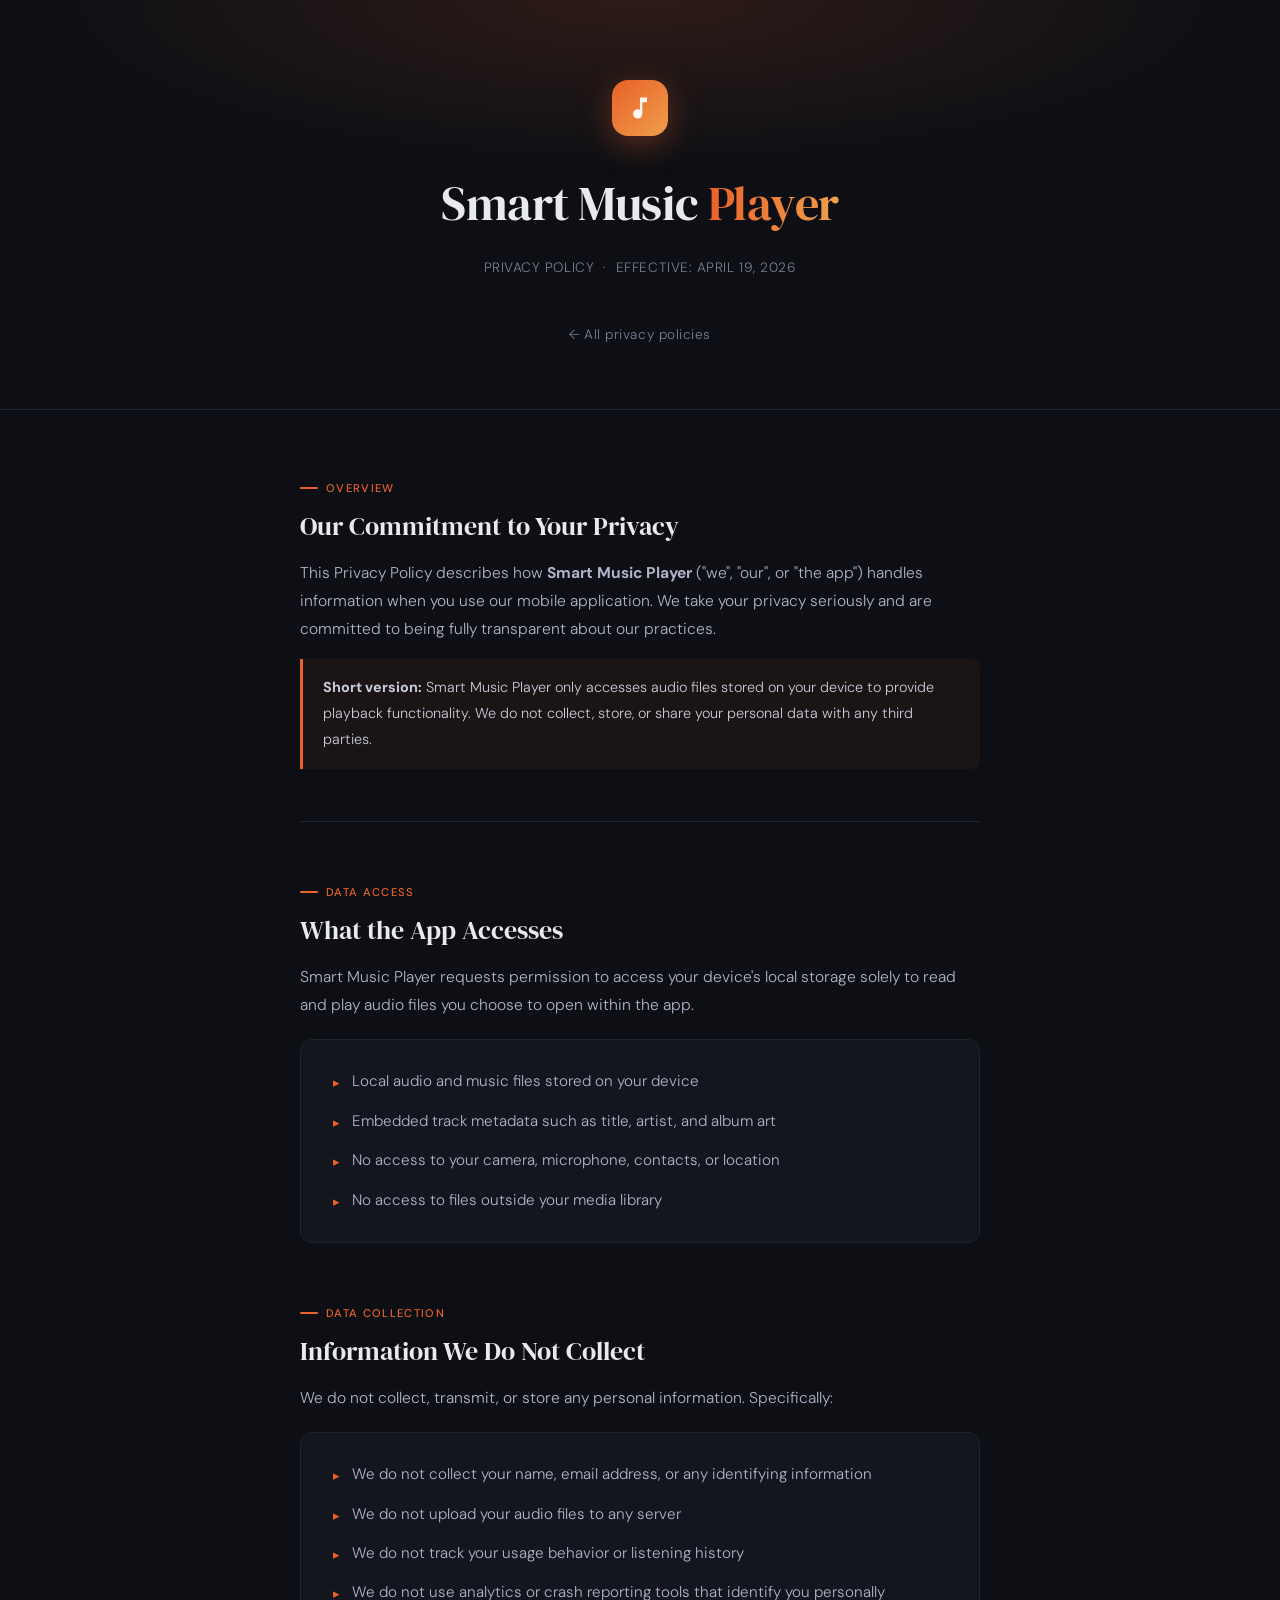
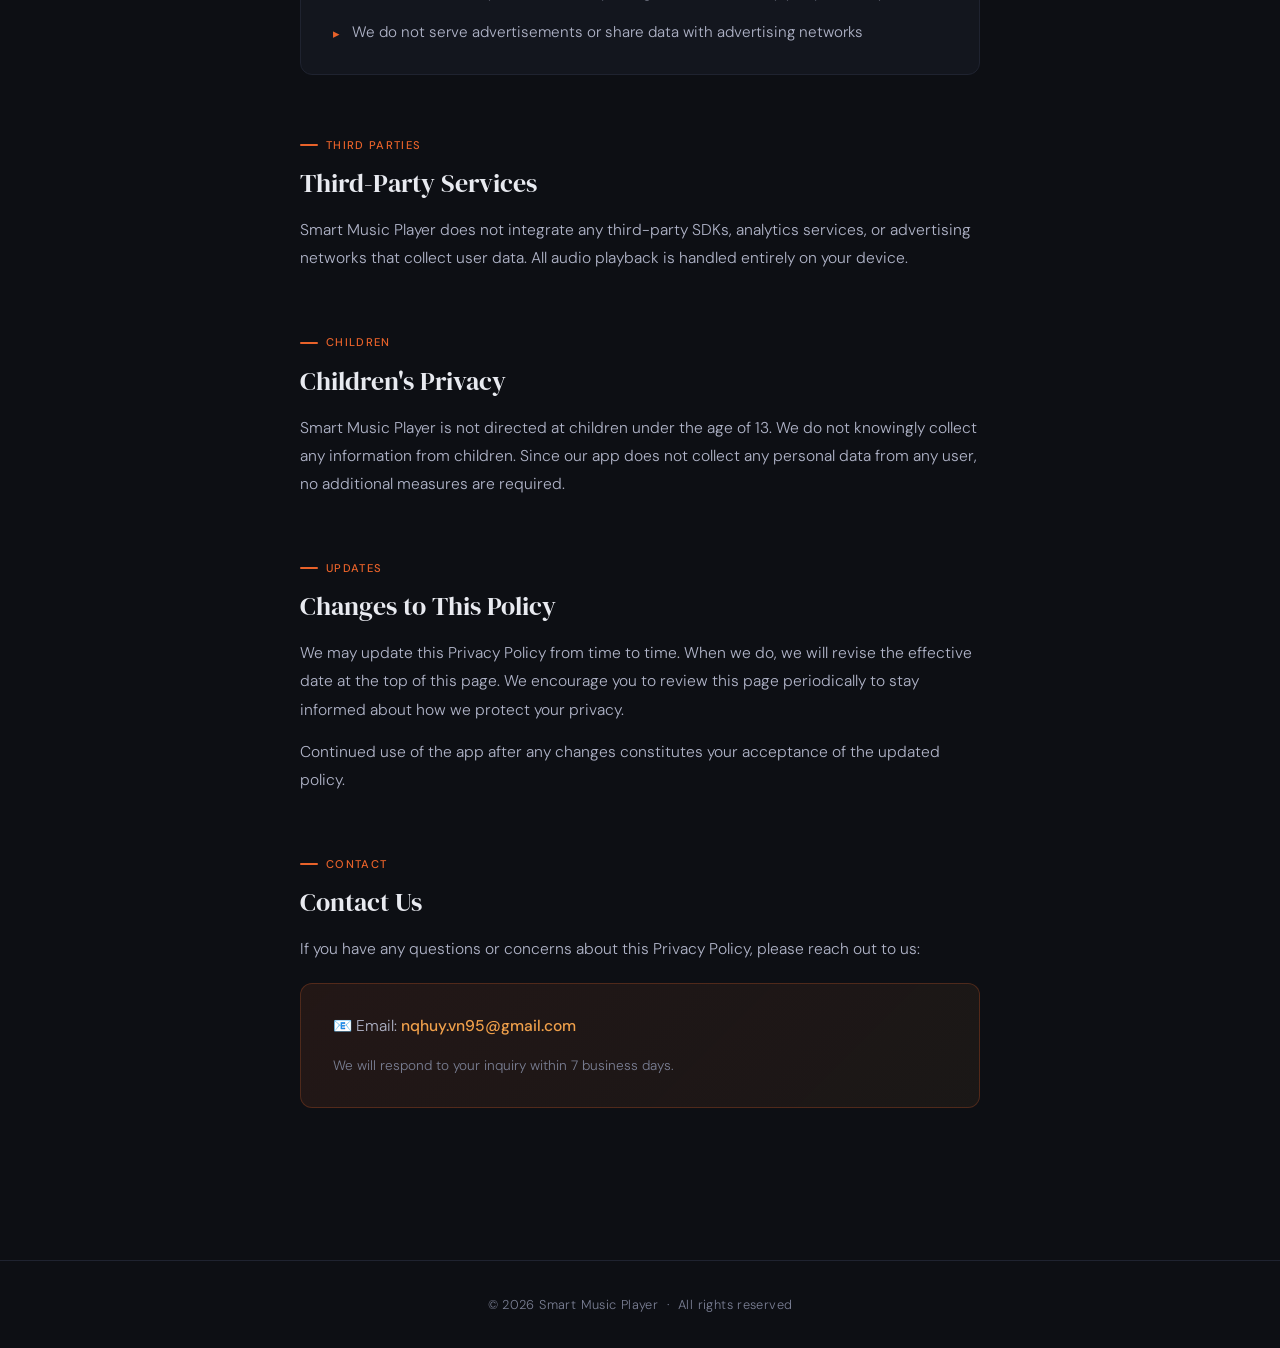
==== smart-music-player.html @ bbfc77ae "Refactor into home page with Video and Music Player policies - Extract shared styles into styles.css" ====
<!DOCTYPE html>
<html lang="en">
<head>
  <meta charset="UTF-8" />
  <meta name="viewport" content="width=device-width, initial-scale=1.0"/>
  <title>Privacy Policy – Smart Music Player</title>
  <link href="https://fonts.googleapis.com/css2?family=DM+Serif+Display&family=DM+Sans:wght@300;400;500&display=swap" rel="stylesheet"/>
  <link rel="stylesheet" href="styles.css"/>
</head>
<body>

<header>
  <div class="logo-icon">
    <svg viewBox="0 0 24 24" xmlns="http://www.w3.org/2000/svg">
      <path d="M12 3v10.55A4 4 0 1 0 14 17V7h4V3h-6z"/>
    </svg>
  </div>
  <h1>Smart Music <span>Player</span></h1>
  <p class="meta">Privacy Policy &nbsp;·&nbsp; Effective: April 19, 2026</p>
  <a class="back-link" href="index.html">← All privacy policies</a>
</header>

<main>

  <section>
    <div class="section-label">Overview</div>
    <h2>Our Commitment to Your Privacy</h2>
    <p>
      This Privacy Policy describes how <strong>Smart Music Player</strong> ("we", "our", or "the app") handles information when you use our mobile application. We take your privacy seriously and are committed to being fully transparent about our practices.
    </p>
    <div class="highlight">
      <p>
        <strong>Short version:</strong> Smart Music Player only accesses audio files stored on your device to provide playback functionality. We do not collect, store, or share your personal data with any third parties.
      </p>
    </div>
  </section>

  <hr/>

  <section>
    <div class="section-label">Data Access</div>
    <h2>What the App Accesses</h2>
    <p>
      Smart Music Player requests permission to access your device's local storage solely to read and play audio files you choose to open within the app.
    </p>
    <div class="card">
      <ul>
        <li>Local audio and music files stored on your device</li>
        <li>Embedded track metadata such as title, artist, and album art</li>
        <li>No access to your camera, microphone, contacts, or location</li>
        <li>No access to files outside your media library</li>
      </ul>
    </div>
  </section>

  <section>
    <div class="section-label">Data Collection</div>
    <h2>Information We Do Not Collect</h2>
    <p>
      We do not collect, transmit, or store any personal information. Specifically:
    </p>
    <div class="card">
      <ul>
        <li>We do not collect your name, email address, or any identifying information</li>
        <li>We do not upload your audio files to any server</li>
        <li>We do not track your usage behavior or listening history</li>
        <li>We do not use analytics or crash reporting tools that identify you personally</li>
        <li>We do not serve advertisements or share data with advertising networks</li>
      </ul>
    </div>
  </section>

  <section>
    <div class="section-label">Third Parties</div>
    <h2>Third-Party Services</h2>
    <p>
      Smart Music Player does not integrate any third-party SDKs, analytics services, or advertising networks that collect user data. All audio playback is handled entirely on your device.
    </p>
  </section>

  <section>
    <div class="section-label">Children</div>
    <h2>Children's Privacy</h2>
    <p>
      Smart Music Player is not directed at children under the age of 13. We do not knowingly collect any information from children. Since our app does not collect any personal data from any user, no additional measures are required.
    </p>
  </section>

  <section>
    <div class="section-label">Updates</div>
    <h2>Changes to This Policy</h2>
    <p>
      We may update this Privacy Policy from time to time. When we do, we will revise the effective date at the top of this page. We encourage you to review this page periodically to stay informed about how we protect your privacy.
    </p>
    <p>
      Continued use of the app after any changes constitutes your acceptance of the updated policy.
    </p>
  </section>

  <section>
    <div class="section-label">Contact</div>
    <h2>Contact Us</h2>
    <p>
      If you have any questions or concerns about this Privacy Policy, please reach out to us:
    </p>
    <div class="contact-box">
      <p>📧 Email: <a href="mailto:nqhuy.vn95@gmail.com">nqhuy.vn95@gmail.com</a></p>
      <p style="margin-top:8px; font-size:0.85rem; color:#7a7f94;">We will respond to your inquiry within 7 business days.</p>
    </div>
  </section>

</main>

<footer>
  &copy; 2026 Smart Music Player &nbsp;·&nbsp; All rights reserved
</footer>

</body>
</html>
---- styles.css ----
*, *::before, *::after { box-sizing: border-box; margin: 0; padding: 0; }

:root {
  --bg: #0d0f14;
  --surface: #13161e;
  --border: #1f2330;
  --accent: #e8622a;
  --accent2: #f0a04b;
  --text: #e8eaf0;
  --muted: #7a7f94;
  --heading-font: 'DM Serif Display', serif;
  --body-font: 'DM Sans', sans-serif;
}

body {
  background: var(--bg);
  color: var(--text);
  font-family: var(--body-font);
  font-weight: 300;
  line-height: 1.8;
  min-height: 100vh;
}

/* Hero */
header {
  position: relative;
  overflow: hidden;
  padding: 80px 40px 60px;
  text-align: center;
  border-bottom: 1px solid var(--border);
}

header::before {
  content: '';
  position: absolute;
  inset: 0;
  background: radial-gradient(ellipse 70% 60% at 50% 0%, rgba(232,98,42,0.15) 0%, transparent 70%);
  pointer-events: none;
}

.logo-icon {
  width: 56px;
  height: 56px;
  background: linear-gradient(135deg, var(--accent), var(--accent2));
  border-radius: 16px;
  display: inline-flex;
  align-items: center;
  justify-content: center;
  margin-bottom: 24px;
  box-shadow: 0 8px 32px rgba(232,98,42,0.35);
}

.logo-icon svg {
  width: 28px;
  height: 28px;
  fill: white;
}

header h1 {
  font-family: var(--heading-font);
  font-size: clamp(2rem, 5vw, 3rem);
  font-weight: 400;
  letter-spacing: -0.01em;
  margin-bottom: 10px;
}

header h1 span {
  background: linear-gradient(90deg, var(--accent), var(--accent2));
  -webkit-background-clip: text;
  -webkit-text-fill-color: transparent;
  background-clip: text;
}

.meta {
  font-size: 0.85rem;
  color: var(--muted);
  margin-top: 8px;
  letter-spacing: 0.04em;
  text-transform: uppercase;
}

.subtitle {
  font-size: 1rem;
  color: #b0b4c8;
  margin-top: 14px;
  max-width: 520px;
  margin-left: auto;
  margin-right: auto;
}

/* Layout */
main {
  max-width: 760px;
  margin: 0 auto;
  padding: 60px 40px 100px;
}

/* Sections */
section {
  margin-bottom: 52px;
  opacity: 0;
  transform: translateY(20px);
  animation: fadeUp 0.5s ease forwards;
}

section:nth-child(1)  { animation-delay: 0.05s; }
section:nth-child(2)  { animation-delay: 0.10s; }
section:nth-child(3)  { animation-delay: 0.15s; }
section:nth-child(4)  { animation-delay: 0.20s; }
section:nth-child(5)  { animation-delay: 0.25s; }
section:nth-child(6)  { animation-delay: 0.30s; }
section:nth-child(7)  { animation-delay: 0.35s; }

@keyframes fadeUp {
  to { opacity: 1; transform: translateY(0); }
}

.section-label {
  display: inline-flex;
  align-items: center;
  gap: 8px;
  font-size: 0.7rem;
  font-weight: 500;
  letter-spacing: 0.12em;
  text-transform: uppercase;
  color: var(--accent);
  margin-bottom: 12px;
}

.section-label::before {
  content: '';
  display: block;
  width: 18px;
  height: 2px;
  background: var(--accent);
  border-radius: 2px;
}

h2 {
  font-family: var(--heading-font);
  font-size: 1.6rem;
  font-weight: 400;
  color: var(--text);
  margin-bottom: 16px;
  line-height: 1.3;
}

p {
  font-size: 0.975rem;
  color: #b0b4c8;
  margin-bottom: 14px;
}

p:last-child { margin-bottom: 0; }

/* Card style for key points */
.card {
  background: var(--surface);
  border: 1px solid var(--border);
  border-radius: 12px;
  padding: 28px 32px;
  margin-top: 20px;
}

.card ul {
  list-style: none;
  display: flex;
  flex-direction: column;
  gap: 12px;
}

.card ul li {
  display: flex;
  align-items: flex-start;
  gap: 12px;
  font-size: 0.95rem;
  color: #b0b4c8;
}

.card ul li::before {
  content: '▸';
  color: var(--accent);
  font-size: 0.8rem;
  flex-shrink: 0;
  margin-top: 3px;
}

/* Highlight box */
.highlight {
  border-left: 3px solid var(--accent);
  padding: 16px 20px;
  background: rgba(232,98,42,0.06);
  border-radius: 0 8px 8px 0;
  margin-top: 16px;
}

.highlight p {
  font-size: 0.9rem;
  color: #c8ccdc;
  margin: 0;
}

/* Contact */
.contact-box {
  background: linear-gradient(135deg, rgba(232,98,42,0.1), rgba(240,160,75,0.06));
  border: 1px solid rgba(232,98,42,0.25);
  border-radius: 12px;
  padding: 28px 32px;
  margin-top: 20px;
}

.contact-box a {
  color: var(--accent2);
  text-decoration: none;
  font-weight: 500;
}

.contact-box a:hover {
  text-decoration: underline;
}

/* Divider */
hr {
  border: none;
  border-top: 1px solid var(--border);
  margin: 0 0 52px;
}

/* Footer */
footer {
  text-align: center;
  padding: 32px 40px;
  border-top: 1px solid var(--border);
  font-size: 0.8rem;
  color: var(--muted);
  letter-spacing: 0.03em;
}

/* Back link (policy pages) */
.back-link {
  display: inline-flex;
  align-items: center;
  gap: 6px;
  margin-top: 28px;
  font-size: 0.85rem;
  color: var(--muted);
  text-decoration: none;
  letter-spacing: 0.04em;
  transition: color 0.2s ease;
}

.back-link:hover { color: var(--accent2); }

/* Home page choice buttons */
.choices {
  max-width: 760px;
  margin: 0 auto;
  padding: 60px 40px 100px;
  display: grid;
  grid-template-columns: repeat(auto-fit, minmax(260px, 1fr));
  gap: 24px;
}

.choice-card {
  opacity: 0;
  transform: translateY(20px);
  animation: fadeUp 0.5s ease forwards;
  display: flex;
  flex-direction: column;
  align-items: center;
  text-align: center;
  gap: 16px;
  background: var(--surface);
  border: 1px solid var(--border);
  border-radius: 16px;
  padding: 40px 32px;
  text-decoration: none;
  color: var(--text);
  transition: transform 0.2s ease, border-color 0.2s ease, box-shadow 0.2s ease;
}

.choices .choice-card:nth-child(1) { animation-delay: 0.08s; }
.choices .choice-card:nth-child(2) { animation-delay: 0.16s; }

.choice-card:hover {
  transform: translateY(-4px);
  border-color: rgba(232,98,42,0.45);
  box-shadow: 0 12px 40px rgba(0,0,0,0.35);
}

.choice-card .logo-icon { margin-bottom: 4px; }

.choice-card h2 {
  font-size: 1.35rem;
  margin-bottom: 0;
}

.choice-card p {
  font-size: 0.9rem;
  margin-bottom: 0;
}

.choice-card .go {
  margin-top: 8px;
  font-size: 0.8rem;
  font-weight: 500;
  letter-spacing: 0.08em;
  text-transform: uppercase;
  color: var(--accent);
  display: inline-flex;
  align-items: center;
  gap: 6px;
}

@media (max-width: 600px) {
  header { padding: 60px 24px 44px; }
  main { padding: 44px 24px 80px; }
  .choices { padding: 44px 24px 80px; }
  .card, .contact-box { padding: 20px; }
}
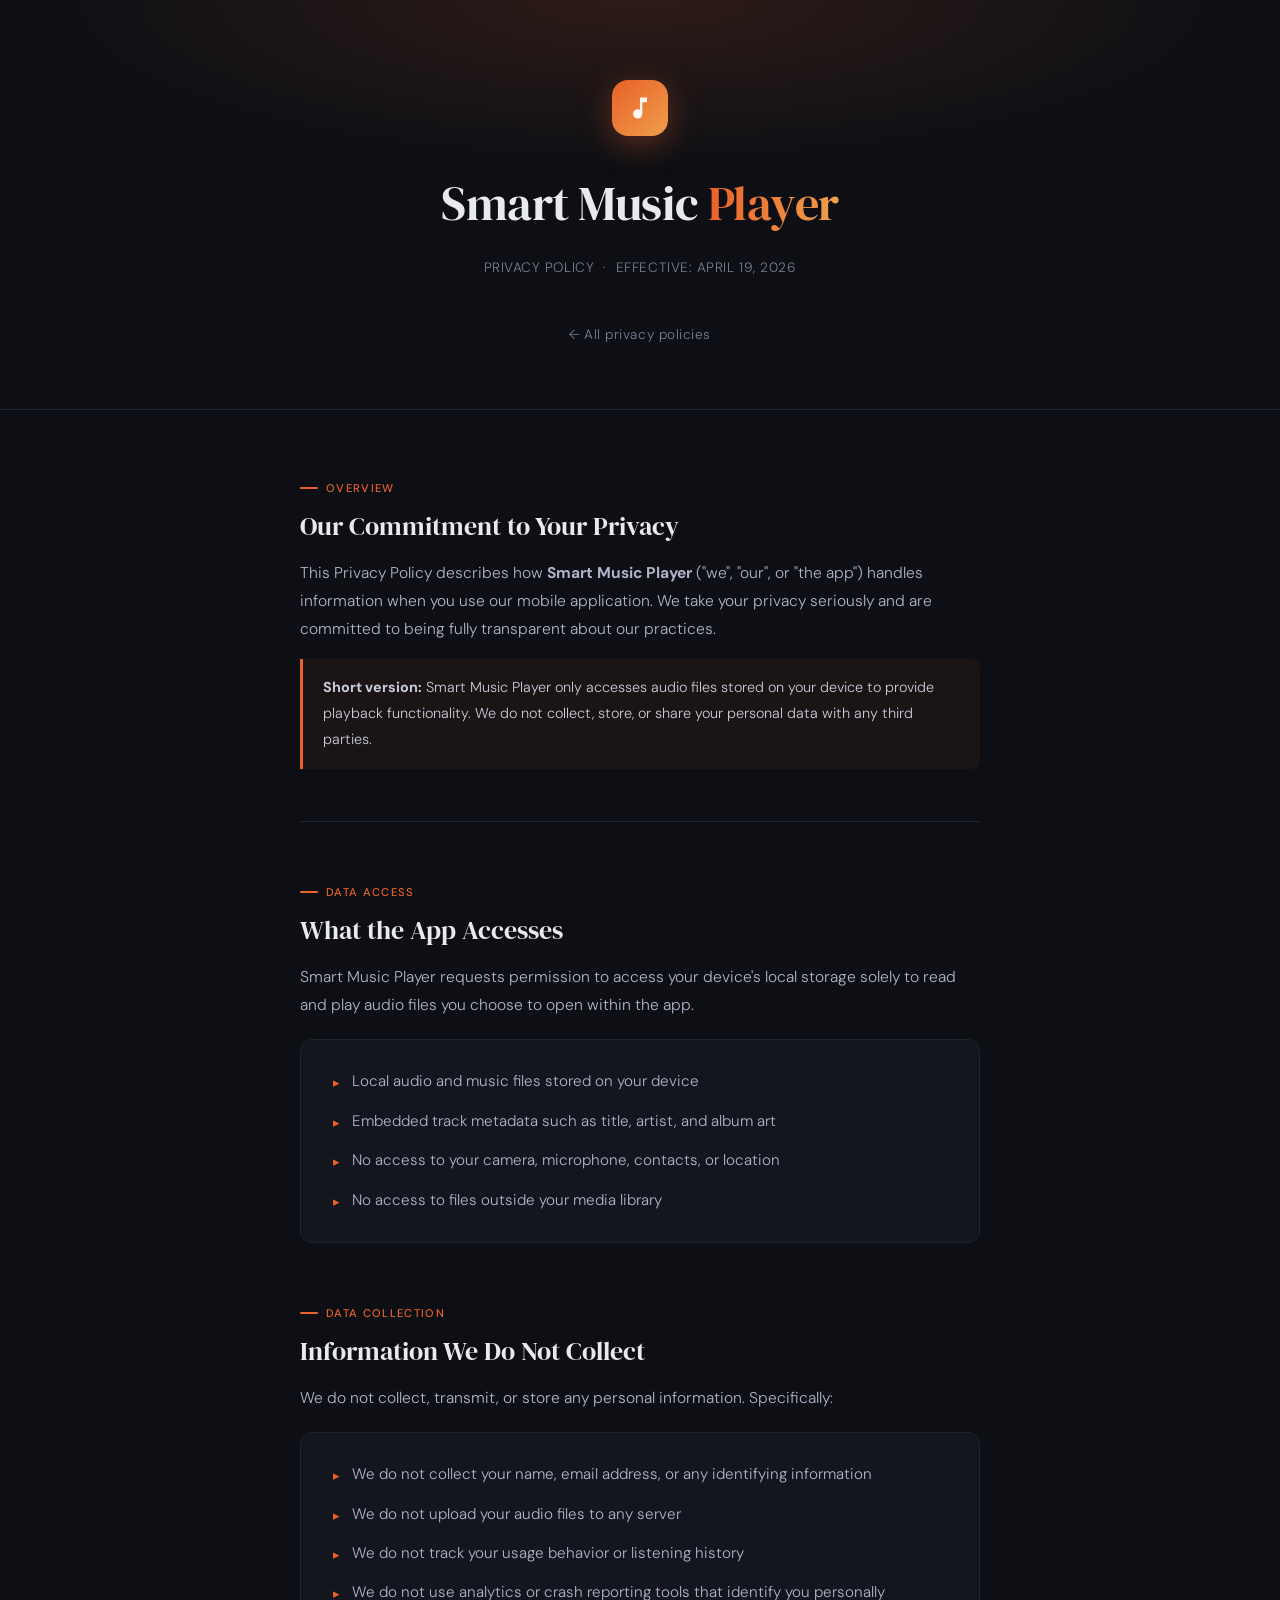
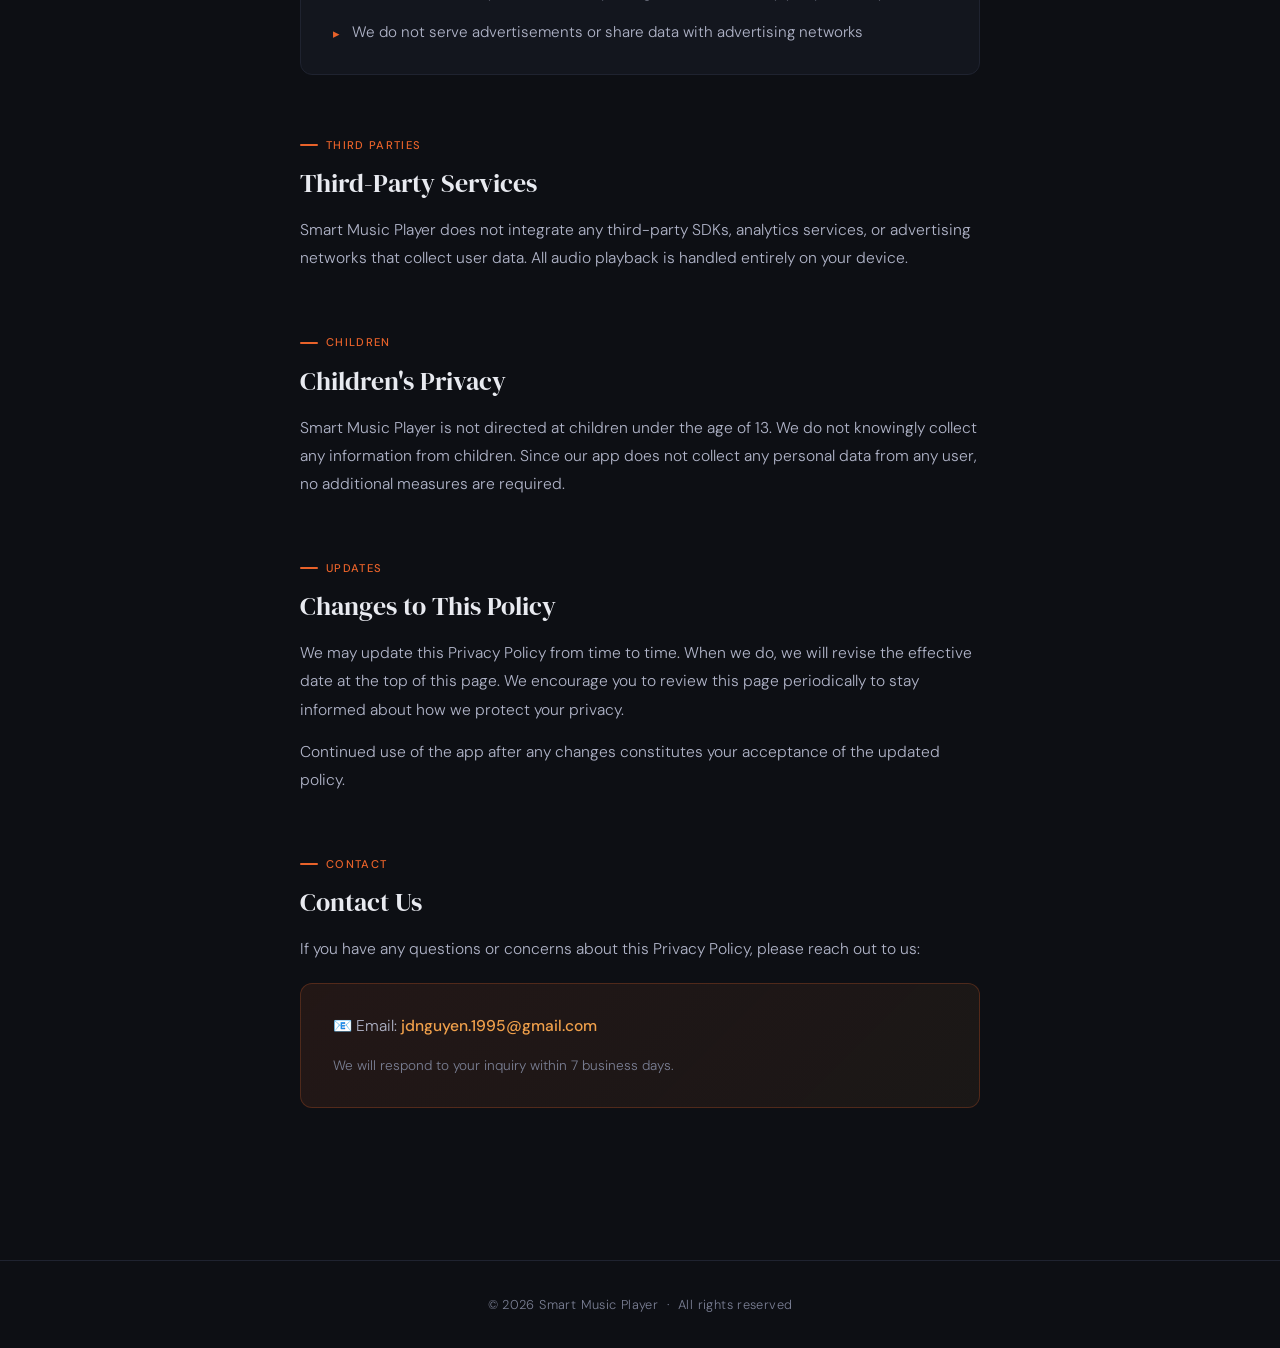
==== commit fcc8cbe2: "Update contact email to jdnguyen.1995@gmail.com Co-Authored-By: Claude Opus 4.8 <noreply@anthropic.c" ====
--- a/smart-music-player.html
+++ b/smart-music-player.html
@@ -104,7 +104,7 @@
       If you have any questions or concerns about this Privacy Policy, please reach out to us:
     </p>
     <div class="contact-box">
-      <p>📧 Email: <a href="mailto:nqhuy.vn95@gmail.com">nqhuy.vn95@gmail.com</a></p>
+      <p>📧 Email: <a href="mailto:jdnguyen.1995@gmail.com">jdnguyen.1995@gmail.com</a></p>
       <p style="margin-top:8px; font-size:0.85rem; color:#7a7f94;">We will respond to your inquiry within 7 business days.</p>
     </div>
   </section>
